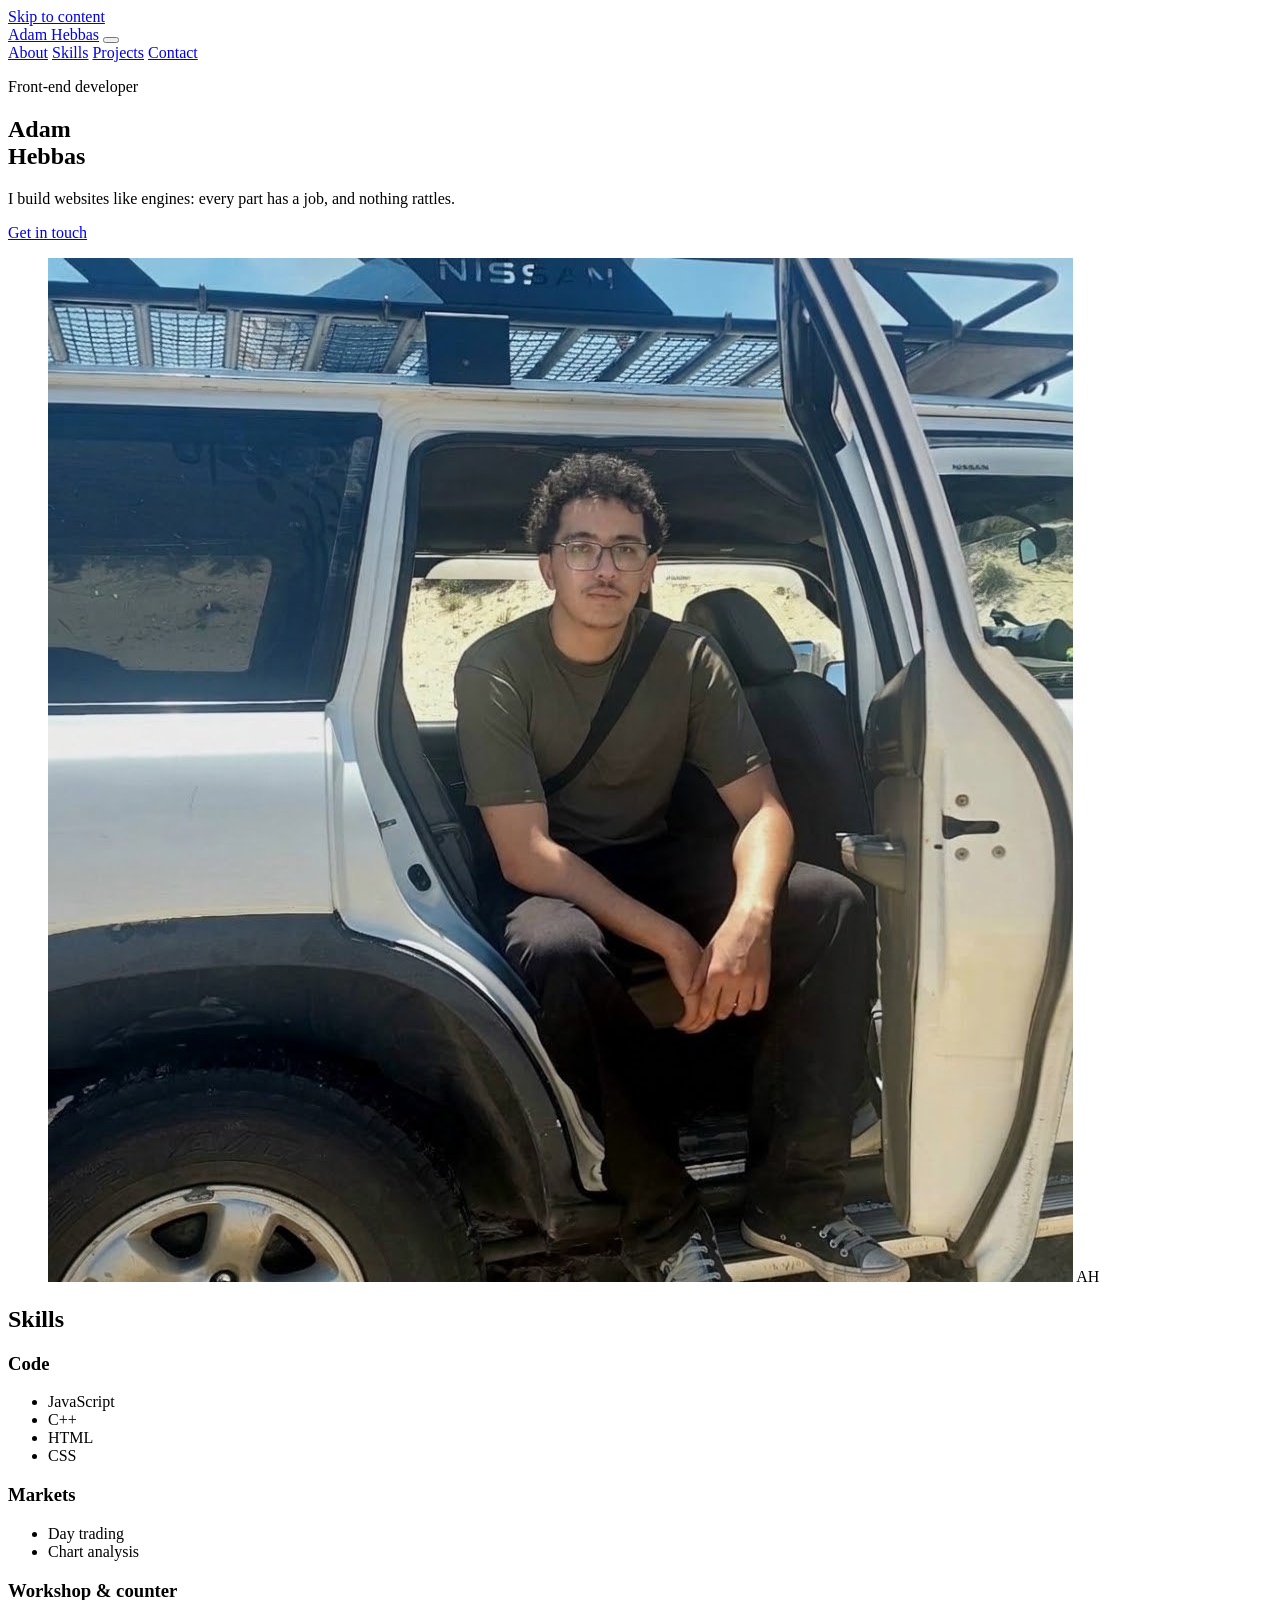
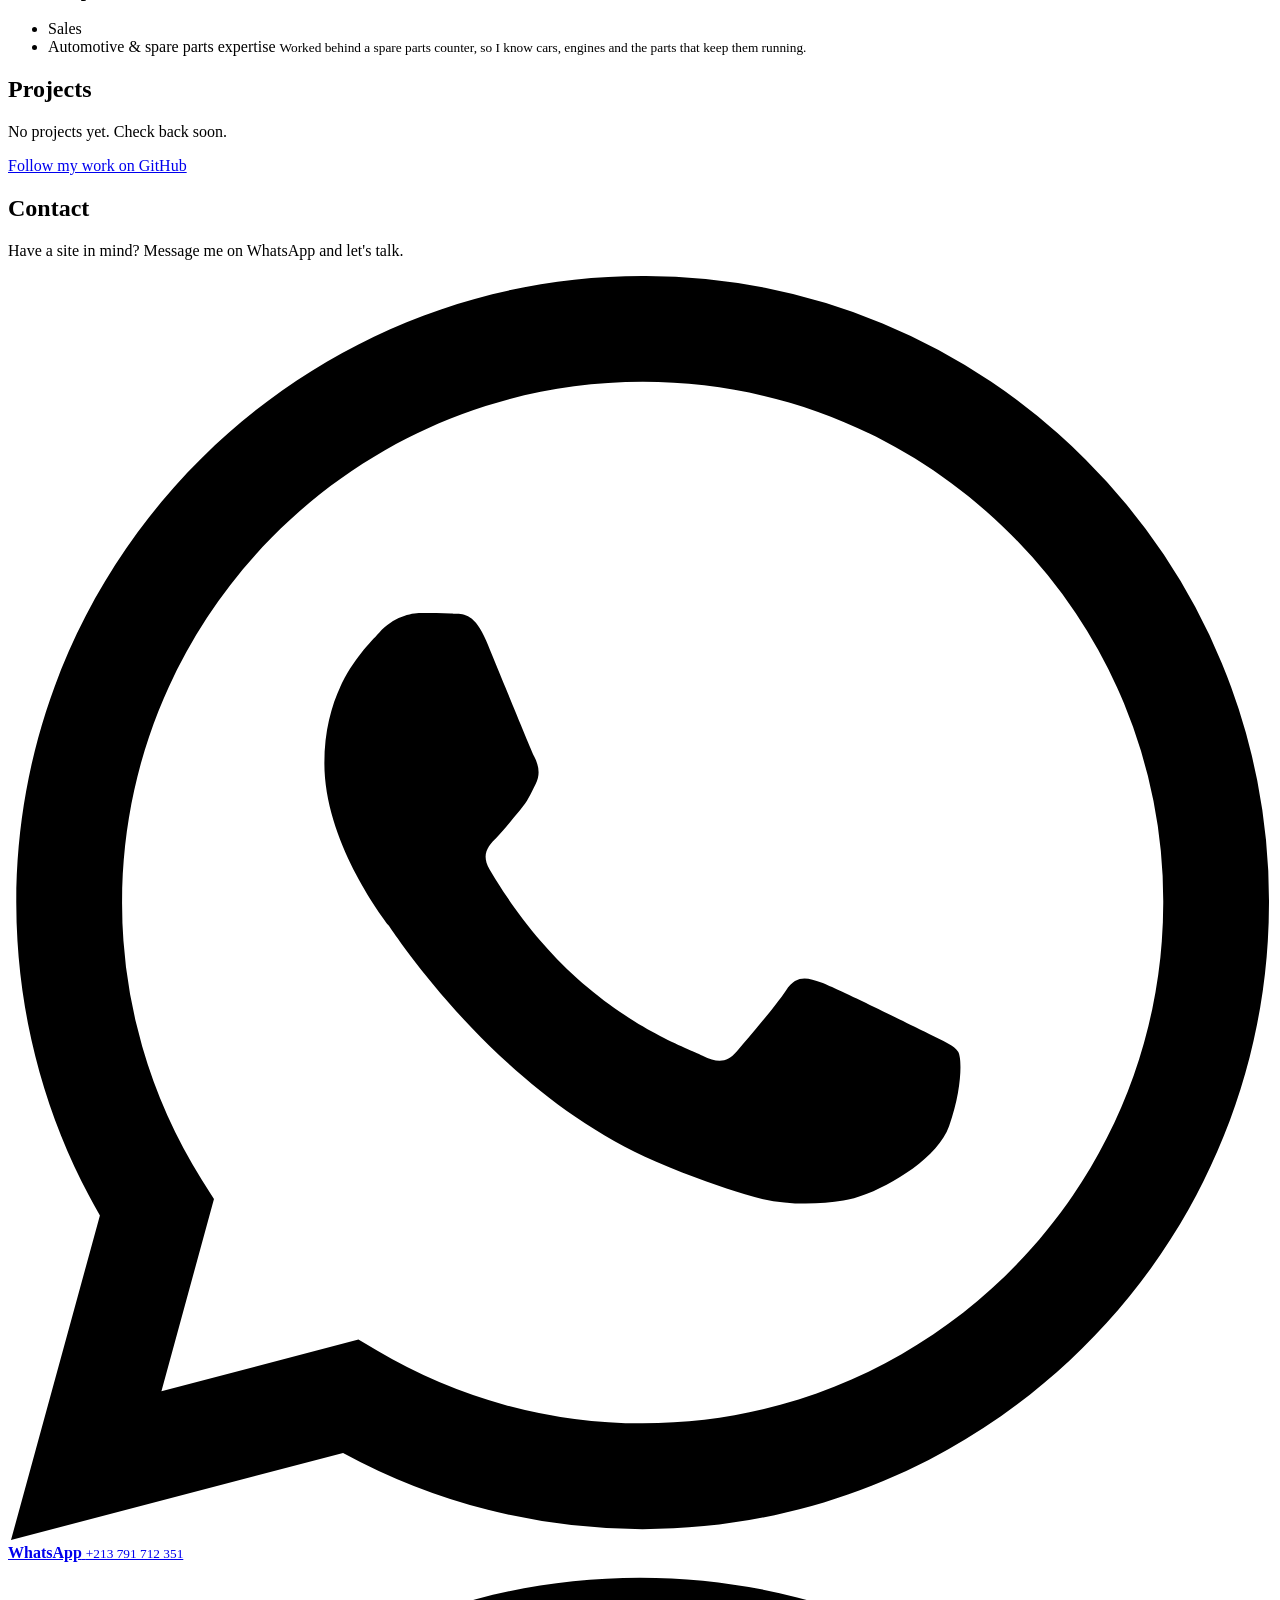
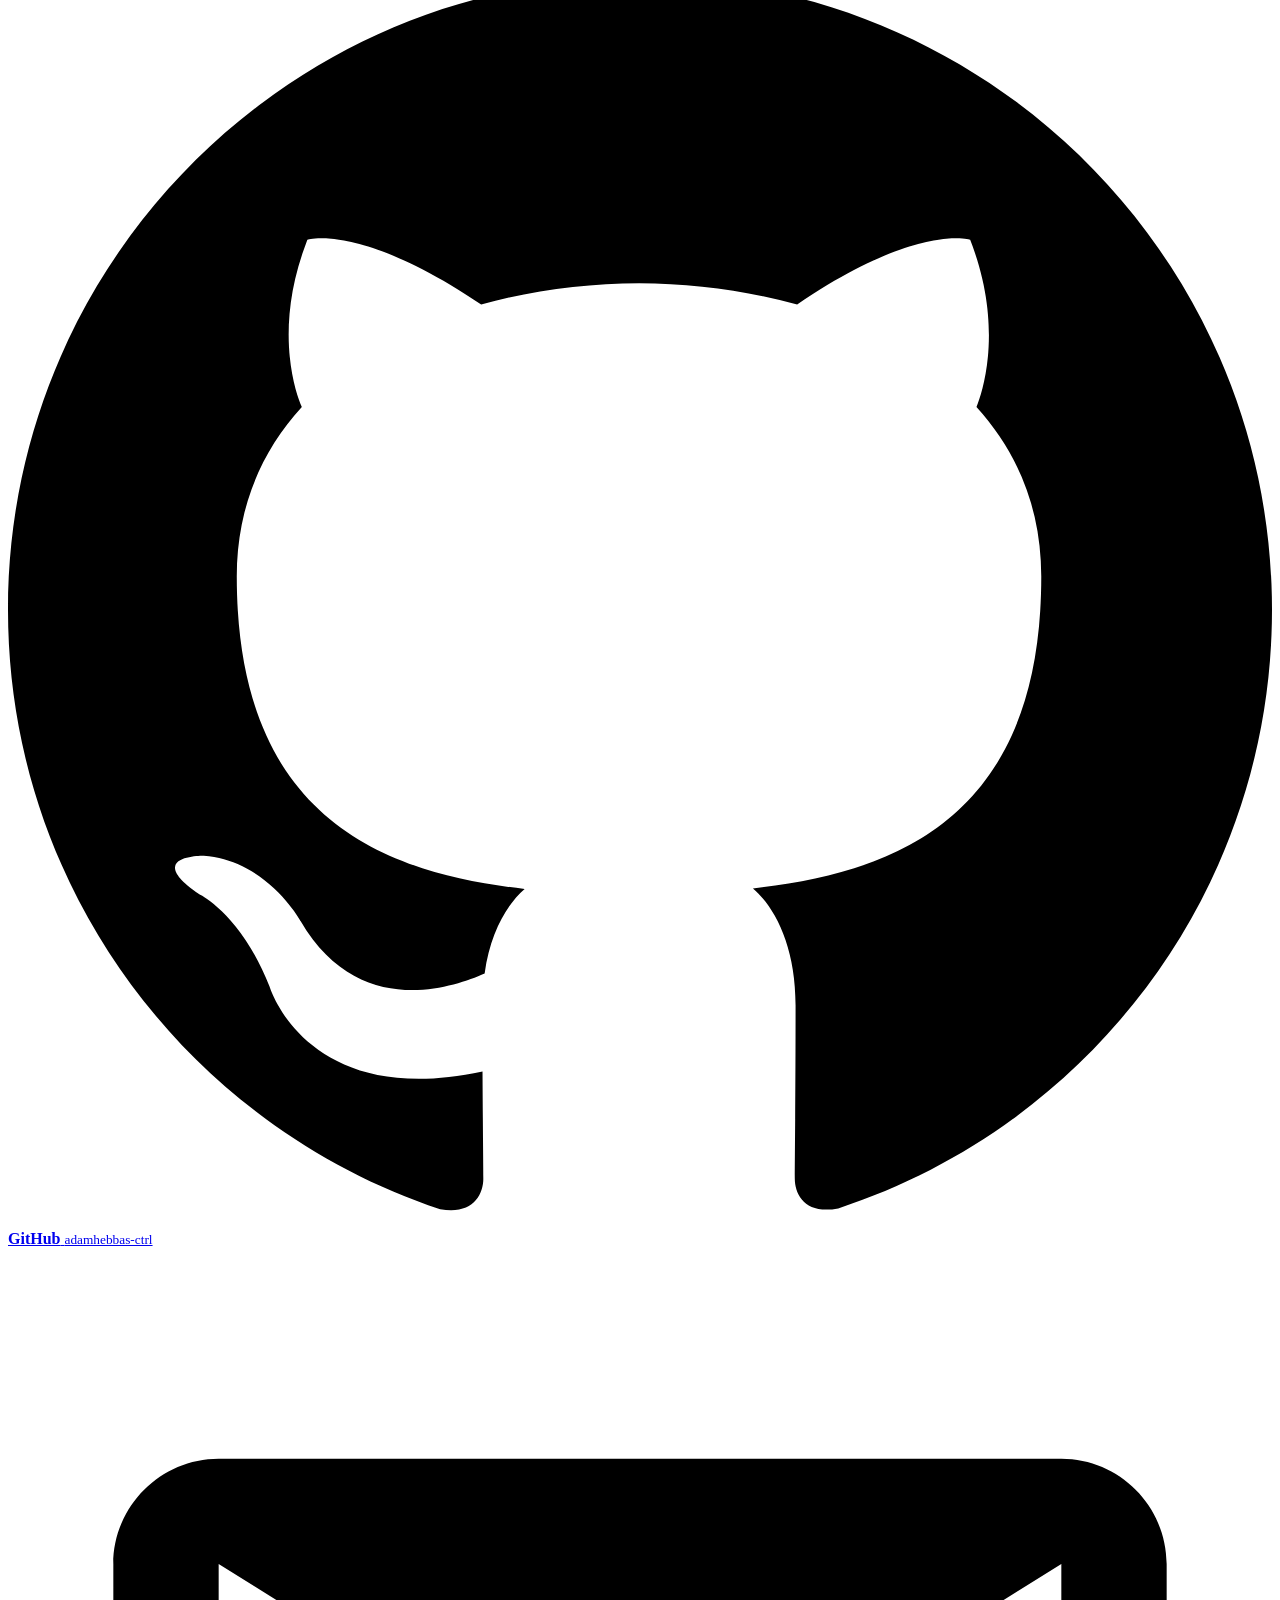
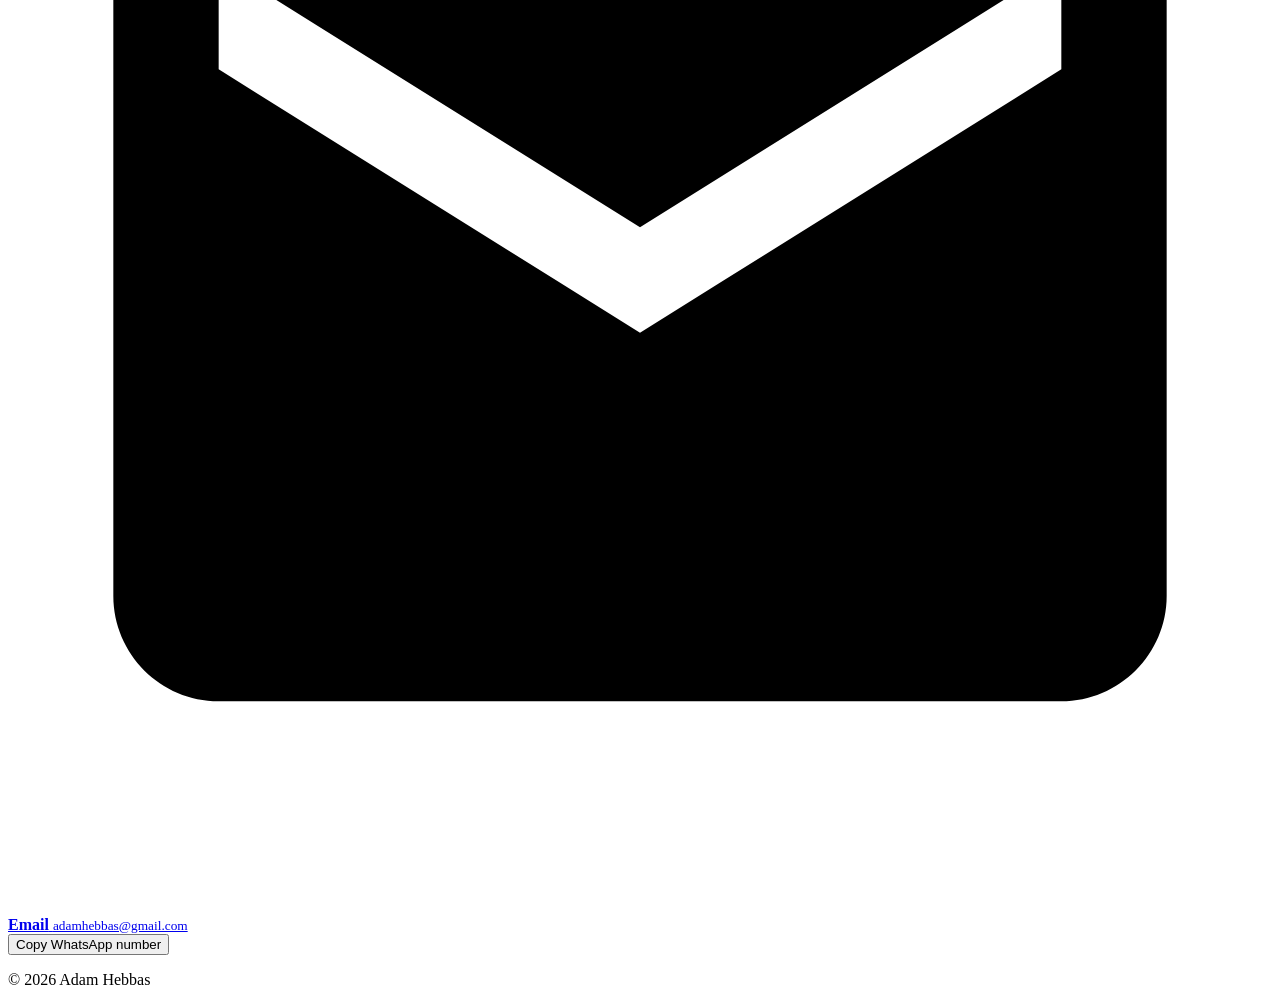
==== index.html @ bd3632e9 "Rename adam-hbs.html to index.html" ====
<!DOCTYPE html>
<html lang="en">
<head>
  <meta charset="UTF-8">
  <meta name="viewport" content="width=device-width, initial-scale=1">
  <title>Adam Hebbas | Front-End Developer</title>
  <meta name="description" content="Portfolio of Adam Hebbas, front-end developer.">
  <meta name="theme-color" content="#101820">
  <meta property="og:type" content="website">
  <meta property="og:title" content="Adam Hebbas | Front-End Developer">
  <meta property="og:description" content="I build websites like engines: every part has a job, and nothing rattles.">
  <meta property="og:image" content="adampfp.jpg">
  <link rel="icon" href="data:image/svg+xml,%3Csvg xmlns='http://www.w3.org/2000/svg' viewBox='0 0 64 64'%3E%3Crect width='64' height='64' rx='10' fill='%23101820'/%3E%3Ctext x='32' y='44' font-family='Arial Narrow,Impact,sans-serif' font-size='34' font-weight='900' text-anchor='middle' fill='%23e9ecee'%3EAH%3C/text%3E%3Crect x='10' y='50' width='44' height='4' fill='%231f4fff'/%3E%3C/svg%3E">
  <link rel="preconnect" href="https://fonts.googleapis.com">
  <link rel="preconnect" href="https://fonts.gstatic.com" crossorigin>
  <link href="https://fonts.googleapis.com/css2?family=Big+Shoulders+Display:wght@700;800;900&family=Schibsted+Grotesk:wght@400;500;600&display=swap" rel="stylesheet">
  <link rel="stylesheet" href="adam-hbs.css">
</head>
<body>

  <a class="skip-link" href="#main">Skip to content</a>

  <header class="nav" id="nav">
    <div class="progress" id="progress" aria-hidden="true"></div>
    <a class="brand" href="#about">Adam Hebbas</a>
    <button class="menu-btn" id="menuBtn" aria-label="Open menu" aria-expanded="false" aria-controls="navLinks">
      <span></span><span></span>
    </button>
    <nav class="nav-links" id="navLinks" aria-label="Main">
      <a href="#about">About</a>
      <a href="#skills">Skills</a>
      <a href="#projects">Projects</a>
      <a href="#contact">Contact</a>
    </nav>
  </header>

  <main id="main">

    <!-- ABOUT -->
    <section class="about" id="about">
      <div class="about-text">
        <p class="role">Front-end developer</p>
        <h1>Adam<br>Hebbas</h1>
        <p class="bio">I build websites like engines: every part has a job, and nothing rattles.</p>
        <a class="btn" href="#contact">Get in touch</a>
      </div>
      <figure class="portrait" id="portrait">
        <img src="adampfp.jpg" alt="Portrait of Adam Hebbas" id="pfp">
        <span class="portrait-fallback" aria-hidden="true">AH</span>
      </figure>

      <div class="gauge" aria-hidden="true">
        <div class="gauge-ticks" id="gaugeTicks"></div>
        <div class="gauge-needle" id="gaugeNeedle"></div>
      </div>
    </section>

    <!-- SKILLS -->
    <section class="skills" id="skills">
      <h2>Skills</h2>
      <div class="skill-groups">

        <div class="skill-group">
          <h3>Code</h3>
          <ul>
            <li>JavaScript</li>
            <li>C++</li>
            <li>HTML</li>
            <li>CSS</li>
          </ul>
        </div>

        <div class="skill-group">
          <h3>Markets</h3>
          <ul>
            <li>Day trading</li>
            <li>Chart analysis</li>
          </ul>
        </div>

        <div class="skill-group">
          <h3>Workshop &amp; counter</h3>
          <ul>
            <li>Sales</li>
            <li>
              Automotive &amp; spare parts expertise
              <small>Worked behind a spare parts counter, so I know cars, engines and the parts that keep them running.</small>
            </li>
          </ul>
        </div>

      </div>
    </section>

    <!-- PROJECTS -->
    <section class="projects" id="projects">
      <h2>Projects</h2>
      <!-- no projects yet -->
      <div class="empty">
        <p>No projects yet. Check back soon.</p>
        <a href="https://github.com/adamhebbas-ctrl" target="_blank" rel="noopener noreferrer">Follow my work on GitHub</a>
      </div>
    </section>

    <!-- CONTACT -->
    <section class="contact" id="contact">
      <h2>Contact</h2>
      <p class="contact-copy">Have a site in mind? Message me on WhatsApp and let's talk.</p>
      <div class="contact-links">

        <a class="contact-link" href="https://wa.me/qr/I5DVDHKMAZFWN1" target="_blank" rel="noopener noreferrer">
          <svg viewBox="0 0 24 24" aria-hidden="true"><path d="M17.472 14.382c-.297-.149-1.758-.867-2.03-.967-.273-.099-.471-.148-.67.15-.197.297-.767.966-.94 1.164-.173.199-.347.223-.644.075-.297-.15-1.255-.463-2.39-1.475-.883-.788-1.48-1.761-1.653-2.059-.173-.297-.018-.458.13-.606.134-.133.298-.347.446-.52.149-.174.198-.298.298-.497.099-.198.05-.371-.025-.52-.075-.149-.669-1.612-.916-2.207-.242-.579-.487-.5-.669-.51-.173-.008-.371-.01-.57-.01-.198 0-.52.074-.792.372-.272.297-1.04 1.016-1.04 2.479 0 1.462 1.065 2.875 1.213 3.074.149.198 2.096 3.2 5.077 4.487.709.306 1.262.489 1.694.625.712.227 1.36.195 1.871.118.571-.085 1.758-.719 2.006-1.413.248-.694.248-1.289.173-1.413-.074-.124-.272-.198-.57-.347m-5.421 7.403h-.004a9.87 9.87 0 01-5.031-1.378l-.361-.214-3.741.982.998-3.648-.235-.374a9.86 9.86 0 01-1.51-5.26c.001-5.45 4.436-9.884 9.888-9.884 2.64 0 5.122 1.03 6.988 2.898a9.825 9.825 0 012.893 6.994c-.003 5.45-4.437 9.884-9.885 9.884m8.413-18.297A11.815 11.815 0 0012.05 0C5.495 0 .16 5.335.157 11.892c0 2.096.547 4.142 1.588 5.945L.057 24l6.305-1.654a11.882 11.882 0 005.683 1.448h.005c6.554 0 11.89-5.335 11.893-11.893a11.821 11.821 0 00-3.48-8.413Z"/></svg>
          <span>
            <strong>WhatsApp</strong>
            <small>+213 791 712 351</small>
          </span>
        </a>

        <a class="contact-link" href="https://github.com/adamhebbas-ctrl" target="_blank" rel="noopener noreferrer">
          <svg viewBox="0 0 24 24" aria-hidden="true"><path d="M12 .297c-6.63 0-12 5.373-12 12 0 5.303 3.438 9.8 8.205 11.385.6.113.82-.258.82-.577 0-.285-.01-1.04-.015-2.04-3.338.724-4.042-1.61-4.042-1.61C4.422 18.07 3.633 17.7 3.633 17.7c-1.087-.744.084-.729.084-.729 1.205.084 1.838 1.236 1.838 1.236 1.07 1.835 2.809 1.305 3.495.998.108-.776.417-1.305.76-1.605-2.665-.3-5.466-1.332-5.466-5.93 0-1.31.465-2.38 1.235-3.22-.135-.303-.54-1.523.105-3.176 0 0 1.005-.322 3.3 1.23.96-.267 1.98-.399 3-.405 1.02.006 2.04.138 3 .405 2.28-1.552 3.285-1.23 3.285-1.23.645 1.653.24 2.873.12 3.176.765.84 1.23 1.91 1.23 3.22 0 4.61-2.805 5.625-5.475 5.92.42.36.81 1.096.81 2.22 0 1.606-.015 2.896-.015 3.286 0 .315.21.69.825.57C20.565 22.092 24 17.592 24 12.297c0-6.627-5.373-12-12-12"/></svg>
          <span>
            <strong>GitHub</strong>
            <small>adamhebbas-ctrl</small>
          </span>
        </a>

        <a class="contact-link" href="mailto:adamhebbas@gmail.com">
          <svg viewBox="0 0 24 24" aria-hidden="true"><path d="M20 4H4c-1.1 0-2 .9-2 2v12c0 1.1.9 2 2 2h16c1.1 0 2-.9 2-2V6c0-1.1-.9-2-2-2zm0 4-8 5-8-5V6l8 5 8-5v2z"/></svg>
          <span>
            <strong>Email</strong>
            <small>adamhebbas@gmail.com</small>
          </span>
        </a>

      </div>
      <button class="copy-btn" id="copyBtn" type="button" data-number="+213791712351">Copy WhatsApp number</button>
      <p class="copy-status" id="copyStatus" role="status" aria-live="polite"></p>
    </section>

  </main>

  <footer class="footer">
    <p>&copy; <span id="year">2026</span> Adam Hebbas</p>
  </footer>

  <script src="adam-hbs.js"></script>
</body>
</html>
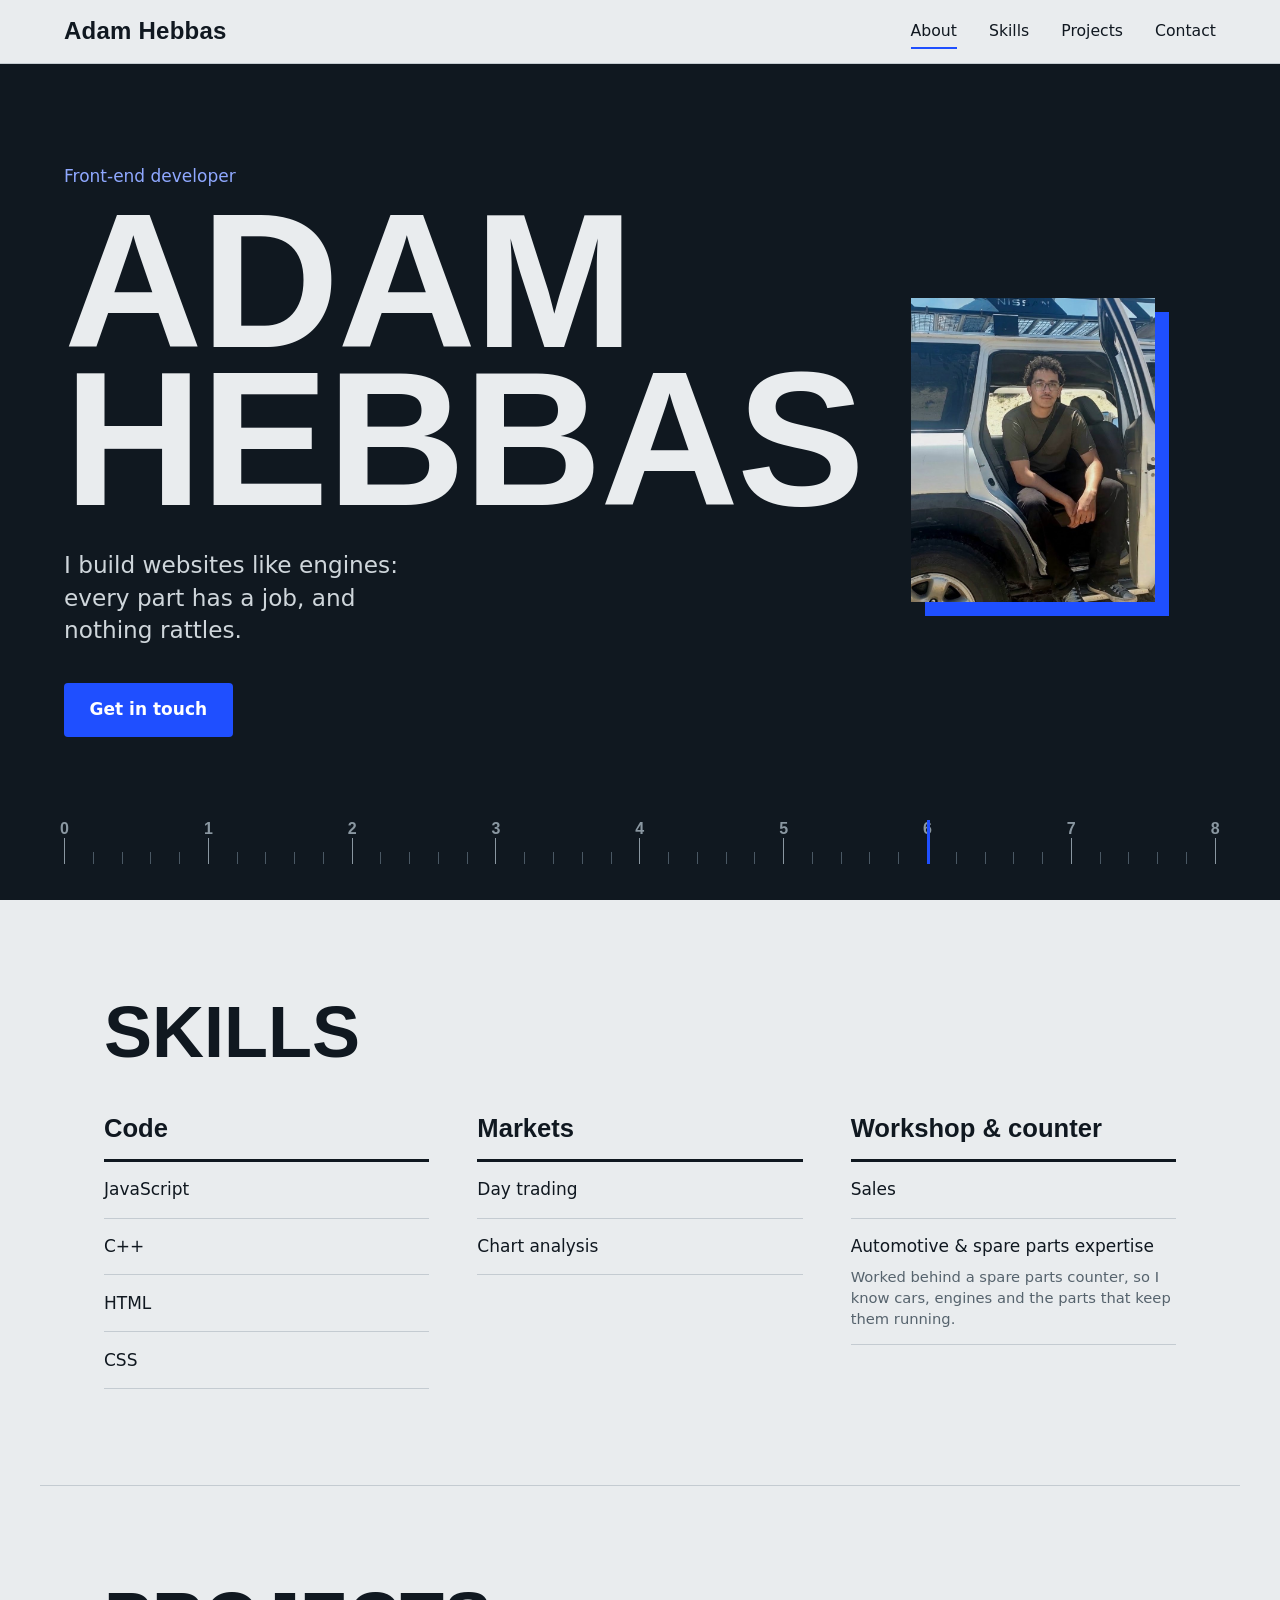
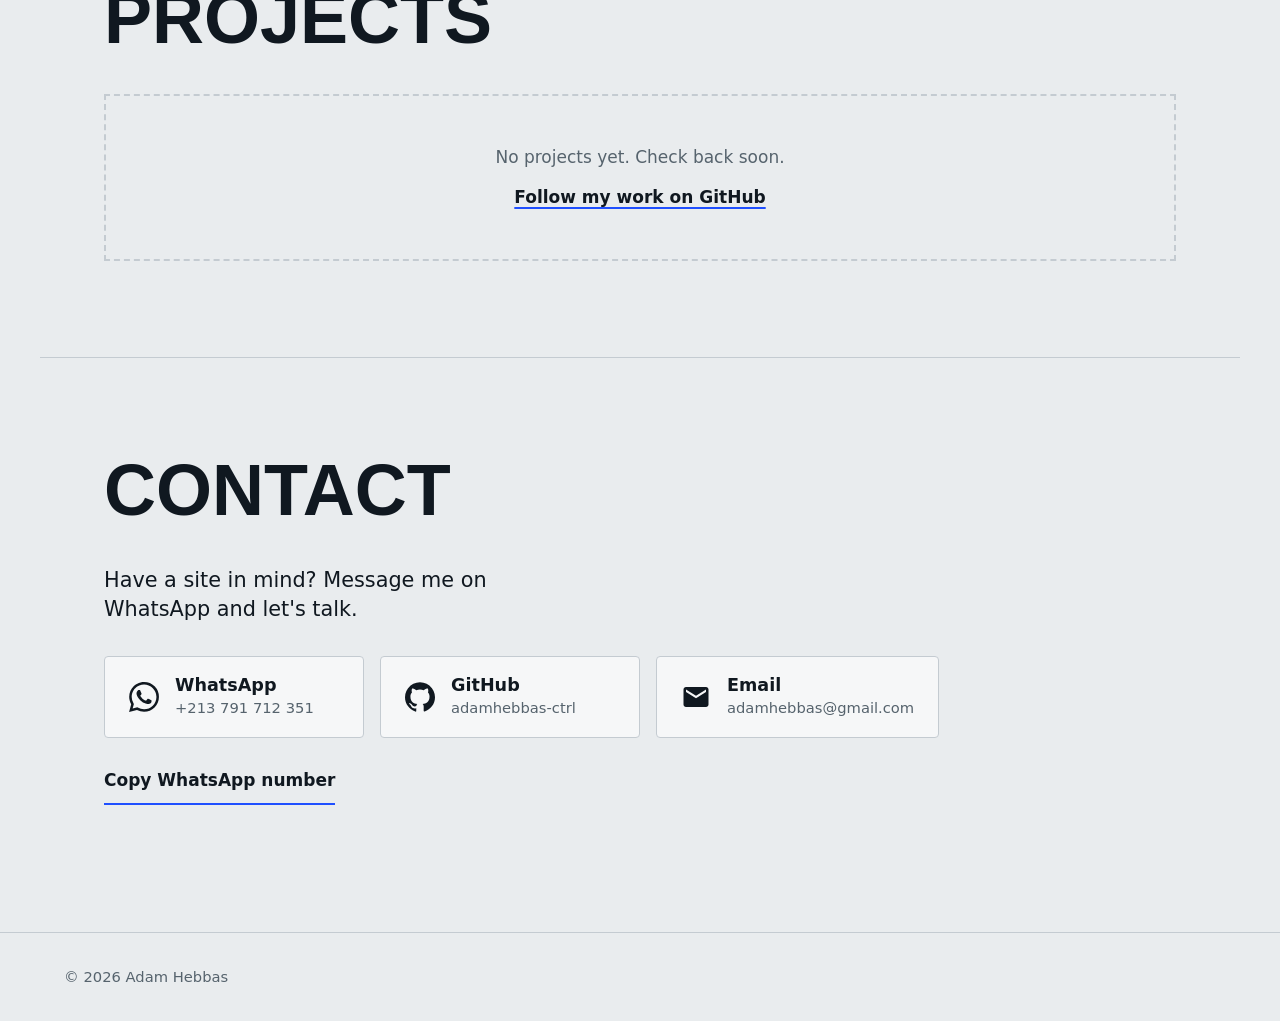
==== commit 79980aaf: "Change stylesheet link from adam-hbs.css to index.css" ====
--- a/index.html
+++ b/index.html
@@ -14,7 +14,7 @@
   <link rel="preconnect" href="https://fonts.googleapis.com">
   <link rel="preconnect" href="https://fonts.gstatic.com" crossorigin>
   <link href="https://fonts.googleapis.com/css2?family=Big+Shoulders+Display:wght@700;800;900&family=Schibsted+Grotesk:wght@400;500;600&display=swap" rel="stylesheet">
-  <link rel="stylesheet" href="adam-hbs.css">
+  <link rel="stylesheet" href="index.css">
 </head>
 <body>
 
--- a/index.css
+++ b/index.css
@@ -0,0 +1,419 @@
+:root {
+  --paper: #e9ecee;
+  --panel: #f6f7f8;
+  --ink: #101820;
+  --steel: #56636d;
+  --line: #c4cbd1;
+  --cobalt: #1f4fff;
+  --cobalt-soft: #8fa8ff;
+
+  --display: "Big Shoulders Display", "Arial Narrow", Impact, sans-serif;
+  --body: "Schibsted Grotesk", system-ui, -apple-system, "Segoe UI", sans-serif;
+
+  --pad: clamp(1.25rem, 5vw, 4rem);
+  --nav-h: 64px;
+}
+
+*, *::before, *::after { box-sizing: border-box; margin: 0; padding: 0; }
+
+html { scroll-behavior: smooth; scroll-padding-top: var(--nav-h); }
+
+body {
+  font-family: var(--body);
+  font-size: 1.0625rem;
+  line-height: 1.6;
+  color: var(--ink);
+  background: var(--paper);
+  -webkit-font-smoothing: antialiased;
+}
+
+a { color: inherit; }
+
+:focus-visible {
+  outline: 3px solid var(--cobalt);
+  outline-offset: 3px;
+}
+
+/* ---------- NAV ---------- */
+.nav {
+  position: fixed;
+  inset: 0 0 auto 0;
+  z-index: 10;
+  height: var(--nav-h);
+  display: flex;
+  align-items: center;
+  justify-content: space-between;
+  padding: 0 var(--pad);
+  background: var(--paper);
+  border-bottom: 1px solid var(--line);
+}
+
+.brand {
+  font-family: var(--display);
+  font-weight: 800;
+  font-size: 1.5rem;
+  letter-spacing: 0.01em;
+  text-decoration: none;
+}
+
+.nav-links { display: flex; gap: 2rem; }
+
+.nav-links a {
+  text-decoration: none;
+  font-weight: 500;
+  font-size: 0.98rem;
+  padding: 0.25rem 0;
+  border-bottom: 2px solid transparent;
+  transition: border-color 0.2s;
+}
+
+.nav-links a:hover { border-color: var(--line); }
+.nav-links a.active { border-color: var(--cobalt); }
+
+.menu-btn {
+  display: none;
+  width: 44px;
+  height: 44px;
+  background: none;
+  border: 0;
+  cursor: pointer;
+  position: relative;
+}
+
+.menu-btn span {
+  position: absolute;
+  left: 10px;
+  right: 10px;
+  height: 2px;
+  background: var(--ink);
+  transition: transform 0.25s, top 0.25s;
+}
+.menu-btn span:first-child { top: 17px; }
+.menu-btn span:last-child { top: 25px; }
+.menu-btn[aria-expanded="true"] span:first-child { top: 21px; transform: rotate(45deg); }
+.menu-btn[aria-expanded="true"] span:last-child { top: 21px; transform: rotate(-45deg); }
+
+/* skip link + scroll progress */
+.skip-link {
+  position: fixed;
+  top: 0.75rem;
+  left: 0.75rem;
+  z-index: 20;
+  padding: 0.6rem 1rem;
+  background: var(--cobalt);
+  color: #fff;
+  font-weight: 600;
+  border-radius: 4px;
+  transform: translateY(-200%);
+}
+.skip-link:focus { transform: none; }
+
+.progress {
+  position: absolute;
+  left: 0;
+  bottom: -1px;
+  height: 3px;
+  width: 100%;
+  background: var(--cobalt);
+  transform-origin: left;
+  transform: scaleX(0);
+}
+
+/* ---------- ABOUT ---------- */
+.about {
+  position: relative;
+  min-height: 100vh;
+  min-height: 100svh;
+  padding: calc(var(--nav-h) + 3rem) var(--pad) 7rem;
+  background: var(--ink);
+  color: var(--paper);
+  display: grid;
+  grid-template-columns: 1.2fr 0.8fr;
+  align-items: center;
+  gap: 3rem;
+}
+
+.role {
+  font-weight: 500;
+  color: var(--cobalt-soft);
+  margin-bottom: 0.75rem;
+}
+
+.about h1 {
+  font-family: var(--display);
+  font-weight: 900;
+  font-size: clamp(5rem, 15vw, 12rem);
+  line-height: 0.82;
+  letter-spacing: -0.01em;
+  text-transform: uppercase;
+}
+
+.bio {
+  max-width: 26ch;
+  margin: 2rem 0 2.25rem;
+  font-size: clamp(1.15rem, 2.2vw, 1.45rem);
+  line-height: 1.4;
+  color: #cfd6db;
+}
+
+.btn {
+  display: inline-block;
+  padding: 0.85rem 1.6rem;
+  background: var(--cobalt);
+  color: #fff;
+  font-weight: 600;
+  text-decoration: none;
+  border-radius: 4px;
+  transition: background 0.2s;
+}
+.btn:hover { background: #3a64ff; }
+
+.portrait {
+  position: relative;
+  justify-self: center;
+  width: min(100%, 360px);
+  aspect-ratio: 4 / 5;
+  background: #1b2732;
+  box-shadow: 14px 14px 0 var(--cobalt);
+}
+
+.portrait img {
+  position: absolute;
+  inset: 0;
+  width: 100%;
+  height: 100%;
+  object-fit: cover;
+  z-index: 1;
+}
+
+.portrait-fallback {
+  position: absolute;
+  inset: 0;
+  display: grid;
+  place-items: center;
+  font-family: var(--display);
+  font-weight: 900;
+  font-size: 7rem;
+  color: #3a4854;
+}
+
+.portrait.no-img img { display: none; }
+
+/* gauge ruler */
+.gauge {
+  position: absolute;
+  left: var(--pad);
+  right: var(--pad);
+  bottom: 2.25rem;
+  height: 44px;
+}
+
+.gauge-ticks {
+  position: absolute;
+  inset: 0;
+  display: flex;
+  justify-content: space-between;
+  align-items: flex-end;
+}
+
+.tick {
+  position: relative;
+  width: 1px;
+  height: 12px;
+  background: #4a5864;
+}
+
+.tick.major { height: 26px; background: #8a97a1; }
+
+.tick.major::after {
+  content: attr(data-n);
+  position: absolute;
+  top: -22px;
+  left: 50%;
+  transform: translateX(-50%);
+  font-family: var(--display);
+  font-weight: 700;
+  font-size: 1rem;
+  color: #8a97a1;
+}
+
+.gauge-needle {
+  position: absolute;
+  bottom: 0;
+  left: 0;
+  width: 3px;
+  height: 44px;
+  background: var(--cobalt);
+  transform: translateX(0);
+}
+
+.gauge-needle.run {
+  animation: sweep 2.2s cubic-bezier(0.22, 1, 0.36, 1) forwards;
+}
+
+@keyframes sweep {
+  0%   { left: 0; }
+  100% { left: calc(75% - 1.5px); }
+}
+
+/* ---------- SHARED SECTIONS ---------- */
+.skills, .projects, .contact {
+  padding: 6rem var(--pad);
+  max-width: 1200px;
+  margin: 0 auto;
+}
+
+h2 {
+  font-family: var(--display);
+  font-weight: 800;
+  font-size: clamp(2.8rem, 7vw, 4.5rem);
+  line-height: 1;
+  text-transform: uppercase;
+  margin-bottom: 2.5rem;
+}
+
+/* ---------- SKILLS ---------- */
+.skill-groups {
+  display: grid;
+  grid-template-columns: repeat(3, 1fr);
+  gap: 3rem;
+}
+
+.skill-group h3 {
+  font-family: var(--display);
+  font-weight: 700;
+  font-size: 1.6rem;
+  padding-bottom: 0.6rem;
+  border-bottom: 3px solid var(--ink);
+}
+
+.skill-group ul { list-style: none; }
+
+.skill-group li {
+  padding: 0.9rem 0;
+  border-bottom: 1px solid var(--line);
+  font-weight: 500;
+}
+
+.skill-group li small {
+  display: block;
+  margin-top: 0.35rem;
+  font-weight: 400;
+  font-size: 0.92rem;
+  line-height: 1.45;
+  color: var(--steel);
+}
+
+/* ---------- PROJECTS ---------- */
+.projects { border-top: 1px solid var(--line); }
+
+.empty {
+  padding: 3rem 1.5rem;
+  border: 2px dashed var(--line);
+  color: var(--steel);
+  text-align: center;
+}
+
+.empty a {
+  display: inline-block;
+  margin-top: 0.75rem;
+  color: var(--ink);
+  font-weight: 600;
+  text-underline-offset: 4px;
+  text-decoration-color: var(--cobalt);
+  text-decoration-thickness: 2px;
+}
+.empty a:hover { color: var(--cobalt); }
+
+/* ---------- CONTACT ---------- */
+.contact { border-top: 1px solid var(--line); }
+
+.contact-copy {
+  max-width: 34ch;
+  font-size: 1.3rem;
+  line-height: 1.4;
+  margin-bottom: 2rem;
+}
+
+.contact-links { display: flex; flex-wrap: wrap; gap: 1rem; }
+
+.contact-link {
+  display: flex;
+  align-items: center;
+  gap: 1rem;
+  min-width: 260px;
+  padding: 1.1rem 1.5rem;
+  background: var(--panel);
+  border: 1px solid var(--line);
+  border-radius: 4px;
+  text-decoration: none;
+  transition: background 0.2s, color 0.2s, border-color 0.2s;
+}
+
+.contact-link svg { width: 30px; height: 30px; fill: currentColor; flex: none; }
+
+.contact-link strong { display: block; font-size: 1.1rem; line-height: 1.2; }
+.contact-link small { display: block; font-size: 0.92rem; color: var(--steel); transition: color 0.2s; }
+
+.contact-link:hover { background: var(--ink); color: var(--paper); border-color: var(--ink); }
+.contact-link:hover small { color: #aab4bb; }
+
+.copy-btn {
+  margin-top: 1.25rem;
+  padding: 0.55rem 0;
+  background: none;
+  border: 0;
+  border-bottom: 2px solid var(--cobalt);
+  font: inherit;
+  font-weight: 600;
+  color: var(--ink);
+  cursor: pointer;
+}
+.copy-btn:hover { color: var(--cobalt); }
+
+.copy-status { min-height: 1.6em; margin-top: 0.5rem; font-size: 0.92rem; color: var(--steel); }
+
+/* ---------- FOOTER ---------- */
+.footer {
+  padding: 2rem var(--pad);
+  border-top: 1px solid var(--line);
+  color: var(--steel);
+  font-size: 0.92rem;
+}
+
+/* ---------- RESPONSIVE ---------- */
+@media (max-width: 860px) {
+  .menu-btn { display: block; }
+
+  .nav-links {
+    position: absolute;
+    top: var(--nav-h);
+    left: 0;
+    right: 0;
+    flex-direction: column;
+    gap: 0;
+    background: var(--paper);
+    border-bottom: 1px solid var(--line);
+    padding: 0.5rem var(--pad) 1rem;
+    display: none;
+  }
+  .nav-links.open { display: flex; }
+  .nav-links a { padding: 0.8rem 0; border-bottom: 1px solid var(--line); }
+
+  .about {
+    grid-template-columns: 1fr;
+    padding-bottom: 8rem;
+    gap: 3rem;
+  }
+  .portrait { width: min(80%, 300px); justify-self: start; box-shadow: 10px 10px 0 var(--cobalt); }
+
+  .skill-groups { grid-template-columns: 1fr; gap: 2.5rem; }
+  .skills, .projects, .contact { padding-top: 4.5rem; padding-bottom: 4.5rem; }
+  .contact-link { min-width: 100%; }
+}
+
+@media (prefers-reduced-motion: reduce) {
+  html { scroll-behavior: auto; }
+  .gauge-needle.run { animation: none; left: calc(75% - 1.5px); }
+  .skip-link { transition: none; }
+}
